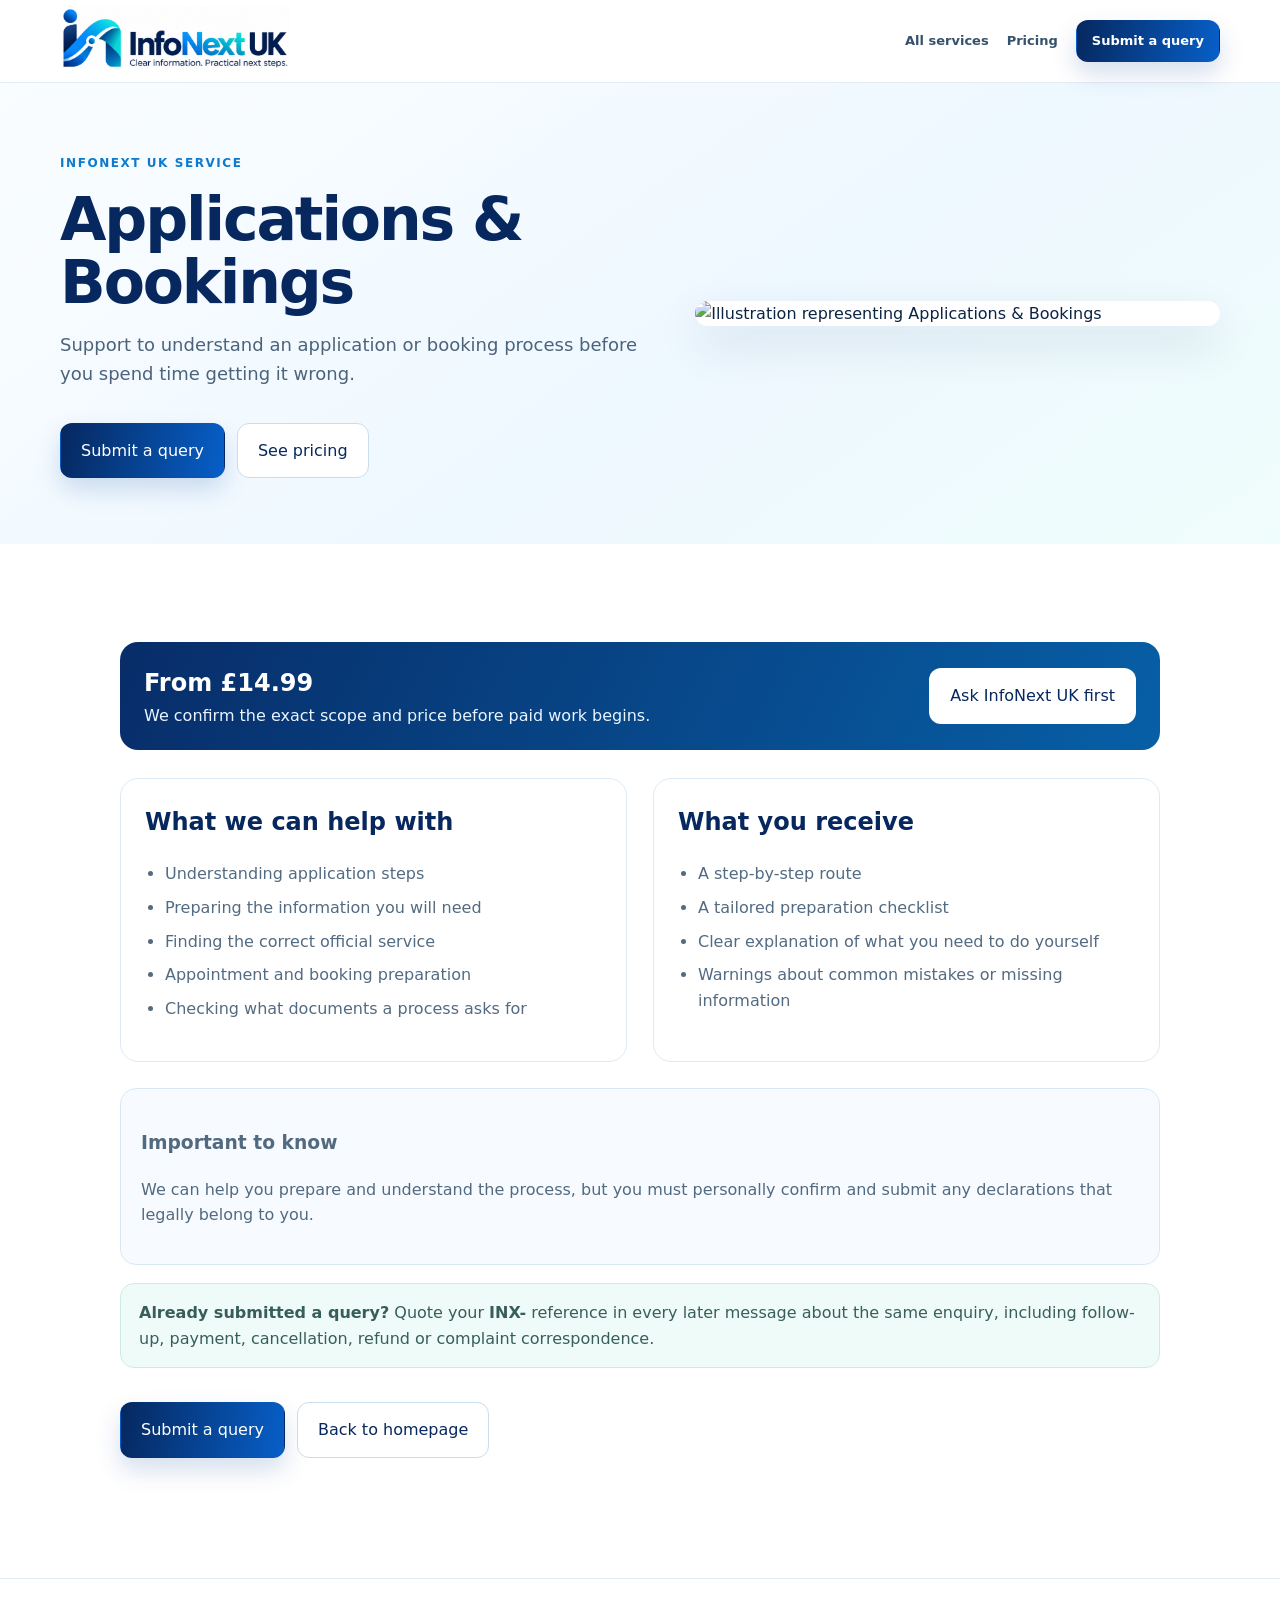
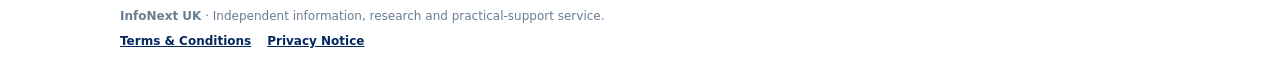
==== applications-bookings.html @ 938117ae "Add Applications & Bookings service page" ====
<!doctype html>
<html lang="en">
<head>
  <meta charset="utf-8" />
  <meta name="viewport" content="width=device-width, initial-scale=1" />
  <title>Applications & Bookings | InfoNext UK</title>
  <meta name="description" content="Support to understand an application or booking process before you spend time getting it wrong." />
  <link rel="icon" type="image/png" href="assets/favicon.png" />
  <link rel="stylesheet" href="styles.css" />
</head>
<body>
  <header class="service-page-header">
    <div class="container service-page-nav">
      <a href="index.html" aria-label="InfoNext UK home"><img src="assets/infonext-logo.png" alt="InfoNext UK" /></a>
      <nav class="service-page-nav-links" aria-label="Service page navigation">
        <a href="index.html#services">All services</a>
        <a href="index.html#pricing">Pricing</a>
        <a class="btn btn-primary" href="index.html#contact">Submit a query</a>
      </nav>
    </div>
  </header>

  <main>
    <section class="service-detail-hero">
      <div class="container service-detail-grid">
        <div>
          <span class="eyebrow">InfoNext UK service</span>
          <h1>Applications & Bookings</h1>
          <p>Support to understand an application or booking process before you spend time getting it wrong.</p>
          <div class="service-cta">
            <a class="btn btn-primary" href="index.html#contact">Submit a query</a>
            <a class="btn btn-secondary" href="index.html#pricing">See pricing</a>
          </div>
        </div>
        <div class="service-detail-picture">
          <img src="assets/service-applications-bookings.svg" alt="Illustration representing Applications & Bookings" />
        </div>
      </div>
    </section>

    <section class="service-detail-main">
      <div class="service-detail-wrap">
        <div class="service-price-box">
          <div><strong>From £14.99</strong><p>We confirm the exact scope and price before paid work begins.</p></div>
          <a class="btn btn-light" href="index.html#contact">Ask InfoNext UK first</a>
        </div>

        <div class="service-detail-two">
          <article class="service-info-box">
            <h2>What we can help with</h2>
            <ul><li>Understanding application steps</li><li>Preparing the information you will need</li><li>Finding the correct official service</li><li>Appointment and booking preparation</li><li>Checking what documents a process asks for</li></ul>
          </article>
          <article class="service-info-box">
            <h2>What you receive</h2>
            <ul><li>A step-by-step route</li><li>A tailored preparation checklist</li><li>Clear explanation of what you need to do yourself</li><li>Warnings about common mistakes or missing information</li></ul>
          </article>
        </div>

        <div class="service-boundary">
          <h3>Important to know</h3>
          <p>We can help you prepare and understand the process, but you must personally confirm and submit any declarations that legally belong to you.</p>
        </div>

        <div class="service-ref-note">
          <strong>Already submitted a query?</strong> Quote your <strong>INX-</strong> reference in every later message about the same enquiry, including follow-up, payment, cancellation, refund or complaint correspondence.
        </div>

        <div class="service-cta">
          <a class="btn btn-primary" href="index.html#contact">Submit a query</a>
          <a class="btn btn-secondary" href="index.html">Back to homepage</a>
        </div>
      </div>
    </section>
  </main>

  <footer class="service-page-footer">
    <div class="service-detail-wrap">
      <strong>InfoNext UK</strong> · Independent information, research and practical-support service.
      <div class="legal-links"><a href="terms.html">Terms & Conditions</a><a href="privacy.html">Privacy Notice</a></div>
    </div>
  </footer>
</body>
</html>
---- styles.css ----
:root{
  --navy:#06285f; --navy2:#0b3d82; --blue:#0c88ff; --cyan:#12d5ca;
  --ink:#0c2443; --muted:#607086; --bg:#f7fbff; --line:#dceaf6; --white:#fff;
  --shadow:0 18px 50px rgba(7,43,93,.10); --radius:22px;
}
*{box-sizing:border-box} html{scroll-behavior:smooth} body{margin:0;font-family:Inter,ui-sans-serif,system-ui,-apple-system,BlinkMacSystemFont,"Segoe UI",sans-serif;color:var(--ink);background:#fff;line-height:1.6} a{color:inherit;text-decoration:none}.container{width:min(1160px,92%);margin:auto}.site-header{position:sticky;top:0;z-index:50;background:rgba(255,255,255,.94);backdrop-filter:blur(14px);border-bottom:1px solid rgba(9,63,132,.08)}.nav-wrap{height:82px;display:flex;align-items:center;justify-content:space-between;gap:28px}.brand img{width:245px;display:block}.nav-links{display:flex;align-items:center;gap:26px;font-size:14px;font-weight:700;color:#26415f}.nav-links a:hover{color:var(--blue)}.nav-cta{background:var(--navy);color:#fff!important;padding:11px 17px;border-radius:999px}.menu-toggle{display:none;border:0;background:none;font-size:28px;color:var(--navy)}
.hero{position:relative;overflow:hidden;background:linear-gradient(145deg,#fafdff 0%,#eff8ff 55%,#eefdfb 100%);padding:92px 0 74px}.hero-grid{display:grid;grid-template-columns:1.18fr .82fr;gap:66px;align-items:center;position:relative}.eyebrow{display:inline-block;text-transform:uppercase;letter-spacing:.13em;font-size:12px;font-weight:800;color:#0d7acd;margin-bottom:15px}.hero h1{font-size:clamp(45px,6vw,76px);line-height:1.02;margin:0 0 24px;letter-spacing:-.045em;color:var(--navy)}.hero h1 span{background:linear-gradient(90deg,var(--blue),#0fb8e6,var(--cyan));-webkit-background-clip:text;background-clip:text;color:transparent}.hero-lead{font-size:20px;max-width:720px;color:#445b74;margin-bottom:30px}.hero-actions{display:flex;gap:13px;flex-wrap:wrap}.btn{display:inline-flex;align-items:center;justify-content:center;border-radius:12px;padding:14px 20px;font-weight:800;border:1px solid transparent;cursor:pointer;font:inherit}.btn-primary{background:linear-gradient(100deg,var(--navy),#075fc8);color:#fff;box-shadow:0 12px 24px rgba(6,67,151,.17)}.btn-secondary{background:#fff;border-color:#c9ddec;color:var(--navy)}.trust-row{display:flex;gap:35px;margin-top:38px}.trust-row div{display:flex;flex-direction:column}.trust-row strong{font-size:18px;color:var(--navy)}.trust-row span{font-size:13px;color:var(--muted)}.hero-card{background:rgba(255,255,255,.9);border:1px solid #dcecf8;border-radius:28px;box-shadow:var(--shadow);padding:26px}.hero-card-top{font-weight:900;font-size:20px;color:var(--navy);margin-bottom:18px}.quick-grid{display:grid;grid-template-columns:1fr 1fr;gap:10px}.quick-grid span{background:#f2f8fd;border:1px solid #e0edf7;border-radius:12px;padding:11px 12px;font-size:13px;font-weight:700}.hero-card-bottom{margin-top:18px;padding:18px;border-radius:16px;background:linear-gradient(120deg,#082e69,#0c75cf);color:#fff;font-size:14px}.hero-card-bottom strong{display:block;font-size:18px;margin-bottom:3px}.hero-orb{position:absolute;border-radius:50%;filter:blur(1px);opacity:.32}.orb-one{width:280px;height:280px;background:radial-gradient(circle,#12d5ca,transparent 70%);right:-80px;top:-50px}.orb-two{width:220px;height:220px;background:radial-gradient(circle,#0c88ff,transparent 70%);left:-60px;bottom:-80px}.intro-strip{background:var(--navy);color:#fff}.intro-strip-inner{padding:23px 0}.intro-strip p{margin:0;text-align:center;font-size:16px}
.section{padding:84px 0}.section-soft{background:var(--bg)}.section-heading{max-width:760px;margin-bottom:38px}.section-heading h2{font-size:clamp(32px,4vw,48px);line-height:1.12;letter-spacing:-.03em;margin:0 0 13px;color:var(--navy)}.section-heading p{margin:0;color:var(--muted);font-size:18px}.pricing-grid{display:grid;grid-template-columns:repeat(3,1fr);gap:20px}.price-card{padding:28px;border:1px solid var(--line);border-radius:var(--radius);background:#fff;box-shadow:0 10px 30px rgba(7,43,93,.05)}.price-card.featured{border:2px solid #35b6db;transform:translateY(-7px);box-shadow:0 20px 40px rgba(8,107,182,.12)}.price-label{text-transform:uppercase;letter-spacing:.1em;color:#118ab2;font-weight:900;font-size:11px}.price{font-size:42px;font-weight:900;color:var(--navy);line-height:1.2;margin:12px 0 2px}.price-card h3{margin:0 0 8px;font-size:21px;color:var(--navy)}.price-card p{color:var(--muted);margin:0}.video-card{margin-top:24px;padding:28px 32px;border-radius:var(--radius);background:linear-gradient(110deg,#082a63,#075da8 65%,#0bbfc0);color:#fff;display:flex;justify-content:space-between;align-items:center;gap:20px}.video-card h3{font-size:26px;margin:0 0 5px}.video-card p{margin:0;opacity:.88}.light{color:#9ceeff}.video-prices{display:flex;gap:10px;flex-wrap:wrap}.video-prices span{background:rgba(255,255,255,.12);border:1px solid rgba(255,255,255,.2);padding:12px 16px;border-radius:12px}.service-grid{display:grid;grid-template-columns:repeat(3,1fr);gap:18px}.service-card{background:#fff;border:1px solid #dceaf6;border-radius:18px;padding:23px;box-shadow:0 8px 26px rgba(7,43,93,.04)}.service-card h3{margin:10px 0 2px;color:var(--navy);font-size:19px}.service-card p{margin:8px 0 0;color:var(--muted);font-size:14px}.service-card .icon{width:38px;height:38px;border-radius:11px;display:flex;align-items:center;justify-content:center;background:linear-gradient(130deg,#e9f4ff,#eafdfb);color:#0871cd;font-weight:900}.from{font-size:13px;font-weight:900;color:#07949e}.service-wide{grid-column:span 3;background:linear-gradient(120deg,#fff,#f3fbff)}.steps{display:grid;grid-template-columns:repeat(4,1fr);gap:20px}.step{padding:23px;border-top:3px solid #0e99d9;background:#fff}.step span{display:flex;width:34px;height:34px;align-items:center;justify-content:center;border-radius:50%;background:var(--navy);color:#fff;font-weight:900}.step h3{margin:15px 0 6px;color:var(--navy)}.step p{margin:0;color:var(--muted);font-size:14px}.professional{background:linear-gradient(115deg,#041f4d,#073c7a 70%,#077f96);color:#fff}.pro-grid{display:grid;grid-template-columns:1fr 1fr;gap:70px;align-items:center}.professional h2{font-size:42px;line-height:1.12;margin:0 0 16px}.professional p{color:#dbe8f5;font-size:17px}.pro-points{display:grid;gap:12px}.pro-points div{background:rgba(255,255,255,.08);border:1px solid rgba(255,255,255,.14);border-radius:14px;padding:15px 17px;display:grid;grid-template-columns:90px 1fr;gap:10px}.pro-points b{color:#9eeef0}.pro-points span{color:#eff7ff}.contact-grid{display:grid;grid-template-columns:.85fr 1.15fr;gap:70px}.contact h2{font-size:44px;line-height:1.1;margin:0 0 14px;color:var(--navy)}.contact p{font-size:17px;color:var(--muted)}.contact-lines{display:grid;gap:10px;margin-top:28px}.contact-lines a{padding:13px 0;border-bottom:1px solid #e1edf5;display:flex;justify-content:space-between;gap:20px}.contact-lines b{color:var(--navy)}.contact-lines span{color:#52708c}.contact-form{background:#f7fbff;border:1px solid #deebf6;border-radius:22px;padding:26px;display:grid;gap:15px}.contact-form label{display:grid;gap:6px;font-weight:800;color:#27415c;font-size:13px}.contact-form input,.contact-form textarea{width:100%;border:1px solid #cadae8;background:#fff;border-radius:10px;padding:12px;font:inherit;color:#17324e}.contact-form input:focus,.contact-form textarea:focus{outline:2px solid #5ccdec;border-color:transparent}.contact-form small{color:#6c7f92}.footer-grid{padding:34px 0;display:grid;grid-template-columns:240px 1fr auto;align-items:center;gap:30px;border-top:1px solid #e3edf5}.footer-grid img{width:220px}.footer-grid p{margin:2px 0;color:#66798c;font-size:12px}.footer-right{display:grid;text-align:right;font-size:13px;color:#5f7488}.footer-right a{font-weight:800;color:var(--navy)}
@media(max-width:900px){.menu-toggle{display:block}.nav-links{display:none;position:absolute;top:82px;left:0;right:0;background:#fff;padding:22px 4%;border-bottom:1px solid #dceaf6;flex-direction:column;align-items:flex-start}.nav-links.open{display:flex}.hero-grid,.pro-grid,.contact-grid{grid-template-columns:1fr}.hero{padding-top:65px}.hero-card{max-width:640px}.pricing-grid,.service-grid{grid-template-columns:1fr 1fr}.service-wide{grid-column:span 2}.steps{grid-template-columns:1fr 1fr}.footer-grid{grid-template-columns:1fr;text-align:center}.footer-grid img{margin:auto}.footer-right{text-align:center}.video-card{align-items:flex-start;flex-direction:column}}
@media(max-width:620px){.brand img{width:205px}.nav-wrap{height:72px}.nav-links{top:72px}.hero{padding:52px 0}.hero-lead{font-size:17px}.trust-row{gap:18px;flex-wrap:wrap}.quick-grid{grid-template-columns:1fr}.section{padding:62px 0}.pricing-grid,.service-grid,.steps{grid-template-columns:1fr}.service-wide{grid-column:auto}.price-card.featured{transform:none}.contact-lines a{display:grid}.video-prices{width:100%}.video-prices span{flex:1}.professional h2,.contact h2{font-size:34px}.pro-points div{grid-template-columns:1fr}.footer-grid{padding-bottom:40px}}


/* 2026-09 pricing, about and contact refresh */
.hero-sub{font-size:15px;max-width:720px;color:#5c7085;margin:-12px 0 27px}
.launch-pill{display:inline-flex;gap:8px;align-items:center;flex-wrap:wrap;margin-top:20px;padding:9px 13px;border-radius:999px;background:#e9fbf8;border:1px solid #bfece6;color:#145e62;font-size:13px}
.launch-pill strong{color:var(--navy)}.launch-pill span{color:#60808a}
.about-grid{display:grid;grid-template-columns:1.05fr .95fr;gap:64px;align-items:start}.about-copy{margin-bottom:0}.about-copy p{margin:0 0 14px;color:var(--muted);font-size:17px}
.why-panel{background:linear-gradient(145deg,#f7fbff,#effcfb);border:1px solid #d9eaf4;border-radius:24px;padding:28px;box-shadow:0 14px 34px rgba(7,43,93,.06)}
.why-panel h3{font-size:26px;color:var(--navy);margin:0 0 18px}.why-item{display:grid;grid-template-columns:42px 1fr;gap:14px;padding:15px 0;border-top:1px solid #dceaf3}.why-item:first-of-type{border-top:0}.why-item>span{display:flex;align-items:center;justify-content:center;width:36px;height:36px;border-radius:10px;background:var(--navy);color:#fff;font-size:11px;font-weight:900}.why-item b{color:var(--navy)}.why-item p{margin:3px 0 0;color:var(--muted);font-size:13px}
.offer-banner{display:flex;align-items:center;justify-content:space-between;gap:20px;background:linear-gradient(100deg,#082d69,#075db4 70%,#09a8ad);color:#fff;border-radius:18px;padding:18px 22px;margin-bottom:26px}.offer-banner div{display:flex;align-items:center;gap:14px;flex-wrap:wrap}.offer-banner span{font-size:10px;font-weight:900;letter-spacing:.12em;background:rgba(255,255,255,.15);border:1px solid rgba(255,255,255,.22);padding:7px 9px;border-radius:999px}.offer-banner strong{font-size:21px}.offer-banner p{margin:0;opacity:.88;font-size:13px}
.upgrade-note{margin-top:18px;border:1px solid #d7e9f3;background:#f7fcff;border-radius:14px;padding:14px 17px;color:#4b657d;font-size:14px}.upgrade-note strong{color:var(--navy)}
.btn-light{background:#fff;color:var(--navy);white-space:nowrap}.immigration-card{border-color:#bfe2ef;background:linear-gradient(145deg,#fff,#f4fcff)}
.contact-card{background:linear-gradient(145deg,#f5fbff,#f1fdfb);border:1px solid #d8eaf3;border-radius:24px;padding:30px;box-shadow:0 14px 36px rgba(7,43,93,.06)}.contact-card h3{font-size:28px;color:var(--navy);margin:8px 0 10px}.contact-card p{font-size:15px}.contact-kicker{font-size:10px;font-weight:900;letter-spacing:.14em;color:#0b8da0}.btn-full{width:100%;margin-top:10px}.social-links{display:flex;gap:10px;flex-wrap:wrap;margin-top:18px}.social-links a{border:1px solid #cbdfea;background:#fff;padding:9px 12px;border-radius:10px;font-size:13px;font-weight:800;color:var(--navy)}
.whatsapp-float{position:fixed;right:20px;bottom:20px;z-index:60;background:#0b8f70;color:#fff;font-weight:900;padding:12px 17px;border-radius:999px;box-shadow:0 12px 28px rgba(0,0,0,.2);font-size:14px}.whatsapp-float:hover{transform:translateY(-2px)}
@media(max-width:900px){.about-grid{grid-template-columns:1fr}.offer-banner{align-items:flex-start;flex-direction:column}.video-card .btn-light{width:100%}}
@media(max-width:620px){.launch-pill{border-radius:14px}.offer-banner strong{font-size:18px}.whatsapp-float{right:14px;bottom:14px;padding:10px 14px}.about-grid{gap:32px}}


/* Overseas service, structured query form, social icons and legal pages */
.overseas-card{border-color:#d9d4ff;background:linear-gradient(145deg,#fff,#faf8ff)}
.contact-heading{max-width:850px}.query-layout{display:grid;grid-template-columns:1.3fr .7fr;gap:34px;align-items:start}.query-form{background:#f7fbff;border:1px solid #deebf6;border-radius:22px;padding:28px;display:grid;gap:16px}.form-grid{display:grid;grid-template-columns:1fr 1fr;gap:15px}.query-form label{display:grid;gap:6px;font-weight:800;color:#27415c;font-size:13px}.query-form input,.query-form textarea,.query-form select{width:100%;border:1px solid #cadae8;background:#fff;border-radius:10px;padding:12px;font:inherit;color:#17324e}.query-form input:focus,.query-form textarea:focus,.query-form select:focus{outline:2px solid #5ccdec;border-color:transparent}.query-form small{color:#6c7f92}.query-form a{color:#075fc8;text-decoration:underline}.consent-row{display:flex!important;grid-template-columns:none!important;align-items:flex-start;gap:10px!important;font-weight:600!important}.consent-row input{width:auto;margin-top:4px}.query-side{display:grid;gap:18px}.query-side-card{background:linear-gradient(145deg,#082d69,#075fa6);color:#fff;border-radius:22px;padding:26px}.query-side-card h3{font-size:24px;margin:0 0 16px}.query-side-card div{display:grid;grid-template-columns:32px 1fr;gap:10px;align-items:start;padding:11px 0;border-top:1px solid rgba(255,255,255,.13)}.query-side-card div:first-of-type{border-top:0}.query-side-card b{display:flex;width:28px;height:28px;border-radius:50%;align-items:center;justify-content:center;background:rgba(255,255,255,.14)}.query-side-card span{font-size:14px;color:#edf7ff}
.social-icon-row{display:flex;gap:10px;align-items:center}.social-icon{width:42px;height:42px;display:inline-flex;align-items:center;justify-content:center;border-radius:50%;background:#fff;border:1px solid #d3e2ed;color:var(--navy);transition:.2s ease}.social-icon:hover{transform:translateY(-2px);border-color:#7ccddd}.social-icon svg{width:21px;height:21px;fill:currentColor;stroke:currentColor;stroke-width:1.6}.social-icon svg rect,.social-icon svg circle{fill:none}
.whatsapp-float.icon-only{width:54px;height:54px;padding:0;display:flex;align-items:center;justify-content:center}.whatsapp-float svg{width:27px;height:27px;fill:#fff;stroke:#fff;stroke-width:1.3}
.footer-new{grid-template-columns:220px 1fr auto}.footer-copy p{max-width:720px}.footer-copy strong{color:var(--navy)}.legal-links{display:flex;gap:16px;flex-wrap:wrap;margin-top:8px}.legal-links a{font-size:12px;font-weight:800;color:var(--navy);text-decoration:underline}.footer-icons{justify-content:flex-end;margin-bottom:8px}.footer-icons .social-icon{width:36px;height:36px}.footer-icons .social-icon svg{width:18px;height:18px}
.legal-header{padding:36px 0 18px;background:linear-gradient(145deg,#fafdff,#eff8ff)}.legal-header .brand img{width:230px}.legal-main{padding:56px 0 80px}.legal-wrap{width:min(860px,92%);margin:auto}.legal-wrap h1{font-size:44px;line-height:1.08;color:var(--navy);margin:10px 0}.legal-wrap h2{font-size:24px;color:var(--navy);margin:34px 0 8px}.legal-wrap h3{font-size:18px;color:var(--navy);margin:24px 0 6px}.legal-wrap p,.legal-wrap li{color:#4f667e}.legal-wrap ul{padding-left:22px}.legal-meta{color:#72859a;font-size:13px}.legal-note{background:#f6fbff;border:1px solid #d6e8f4;border-radius:14px;padding:16px 18px;margin:22px 0}.legal-back{display:inline-block;margin-top:14px;font-weight:800;color:#075fc8}.legal-footer{border-top:1px solid #e3edf5;padding:22px 0;color:#6d7f92;font-size:12px}
@media(max-width:900px){.query-layout{grid-template-columns:1fr}.footer-new{grid-template-columns:1fr}.footer-icons{justify-content:center}}
@media(max-width:620px){.form-grid{grid-template-columns:1fr}.query-form{padding:20px}.social-icon{width:40px;height:40px}.legal-wrap h1{font-size:36px}}


/* Payment transparency and branded social icons */
.payment-section{background:#fff}.payment-grid{display:grid;grid-template-columns:repeat(4,1fr);gap:18px}.payment-card{border:1px solid #dceaf6;border-radius:18px;padding:22px;background:linear-gradient(145deg,#fff,#f8fcff);box-shadow:0 8px 24px rgba(7,43,93,.04)}.payment-card>span{display:flex;width:34px;height:34px;align-items:center;justify-content:center;border-radius:50%;background:var(--navy);color:#fff;font-weight:900}.payment-card h3{margin:13px 0 6px;color:var(--navy);font-size:18px}.payment-card p{margin:0;color:var(--muted);font-size:14px}.payment-promise{margin-top:22px;padding:20px 22px;border-radius:16px;background:#f0fbf9;border:1px solid #cfece6}.payment-promise strong{display:block;color:var(--navy);font-size:18px;margin-bottom:4px}.payment-promise p{margin:0;color:#4e6b74}
.social-icon.whatsapp-icon,.whatsapp-float.whatsapp-icon{background:#25D366;border-color:#25D366;color:#fff}.social-icon.facebook-icon{background:#1877F2;border-color:#1877F2;color:#fff}.social-icon.instagram-icon{background:linear-gradient(135deg,#833AB4,#E1306C 52%,#FCAF45);border-color:transparent;color:#fff}.social-icon.whatsapp-icon:hover,.social-icon.facebook-icon:hover,.social-icon.instagram-icon:hover{filter:brightness(.96);border-color:transparent}.whatsapp-float.whatsapp-icon{box-shadow:0 12px 28px rgba(37,211,102,.28)}
@media(max-width:900px){.payment-grid{grid-template-columns:1fr 1fr}}
@media(max-width:620px){.payment-grid{grid-template-columns:1fr}}


/* Final enquiry submission states */
.query-status{display:none;border-radius:12px;padding:13px 15px;font-size:14px;font-weight:700}
.query-status.show{display:block}
.query-status.success{background:#eafaf3;border:1px solid #bce8d2;color:#176743}
.query-status.error{background:#fff2f2;border:1px solid #efc8c8;color:#9d2d2d}
.query-status.loading{background:#eef7ff;border:1px solid #c9e0f3;color:#1d5d8f}
.query-form button[disabled]{opacity:.65;cursor:wait}
.social-icon-row:not(.footer-icons){margin-top:2px}


/* Service detail links and pages */
.service-card{display:flex;flex-direction:column}
.service-card .service-link{margin-top:auto;padding-top:16px;font-size:13px;font-weight:900;color:#075fc8;display:inline-flex;align-items:center;gap:6px}
.service-card .service-link:hover{color:#08498d}.service-card .service-link span{transition:transform .2s ease}.service-card .service-link:hover span{transform:translateX(3px)}
.service-page-header{background:#fff;border-bottom:1px solid #e3edf5}.service-page-nav{min-height:82px;display:flex;align-items:center;justify-content:space-between;gap:22px}.service-page-nav img{width:230px}.service-page-nav-links{display:flex;gap:18px;align-items:center;font-size:13px;font-weight:800;color:#36516b}.service-page-nav-links .btn{padding:10px 15px}
.service-detail-hero{padding:66px 0;background:linear-gradient(145deg,#fafdff,#eef8ff 58%,#effdfb)}.service-detail-grid{display:grid;grid-template-columns:1fr .9fr;gap:52px;align-items:center}.service-detail-hero h1{font-size:clamp(38px,5vw,60px);line-height:1.04;letter-spacing:-.035em;color:var(--navy);margin:0 0 18px}.service-detail-hero p{font-size:18px;color:#4c637a;max-width:700px}.service-detail-picture{width:100%;border-radius:26px;overflow:hidden;box-shadow:0 18px 46px rgba(7,43,93,.12);background:#fff}.service-detail-picture img{display:block;width:100%;height:auto}
.service-detail-main{padding:70px 0}.service-detail-wrap{width:min(1040px,92%);margin:auto}.service-detail-two{display:grid;grid-template-columns:1fr 1fr;gap:26px;margin-top:28px}.service-info-box{border:1px solid #dceaf6;border-radius:18px;padding:24px;background:#fff}.service-info-box h2,.service-info-box h3{color:var(--navy);margin-top:0}.service-info-box ul{padding-left:20px;color:#536b82}.service-info-box li{margin:8px 0}.service-price-box{margin:28px 0;padding:22px 24px;border-radius:18px;background:linear-gradient(115deg,#082d69,#075fa6);color:#fff;display:flex;align-items:center;justify-content:space-between;gap:20px}.service-price-box strong{font-size:24px}.service-price-box p{margin:0;color:#eaf5ff}.service-boundary{margin-top:26px;background:#f7fbff;border:1px solid #d8e9f4;border-radius:16px;padding:20px;color:#526a80}.service-ref-note{margin-top:18px;background:#effbf8;border:1px solid #cfece4;border-radius:14px;padding:16px 18px;color:#385e5b}.service-cta{margin-top:34px;display:flex;gap:12px;flex-wrap:wrap}.service-page-footer{margin-top:50px;border-top:1px solid #e3edf5;padding:28px 0;color:#6a7d90;font-size:12px}.service-page-footer .legal-links{margin-top:6px}
@media(max-width:900px){.service-detail-grid,.service-detail-two{grid-template-columns:1fr}.service-page-nav-links a:not(.btn){display:none}}
@media(max-width:620px){.service-detail-hero{padding:46px 0}.service-price-box{align-items:flex-start;flex-direction:column}.service-page-nav img{width:195px}}
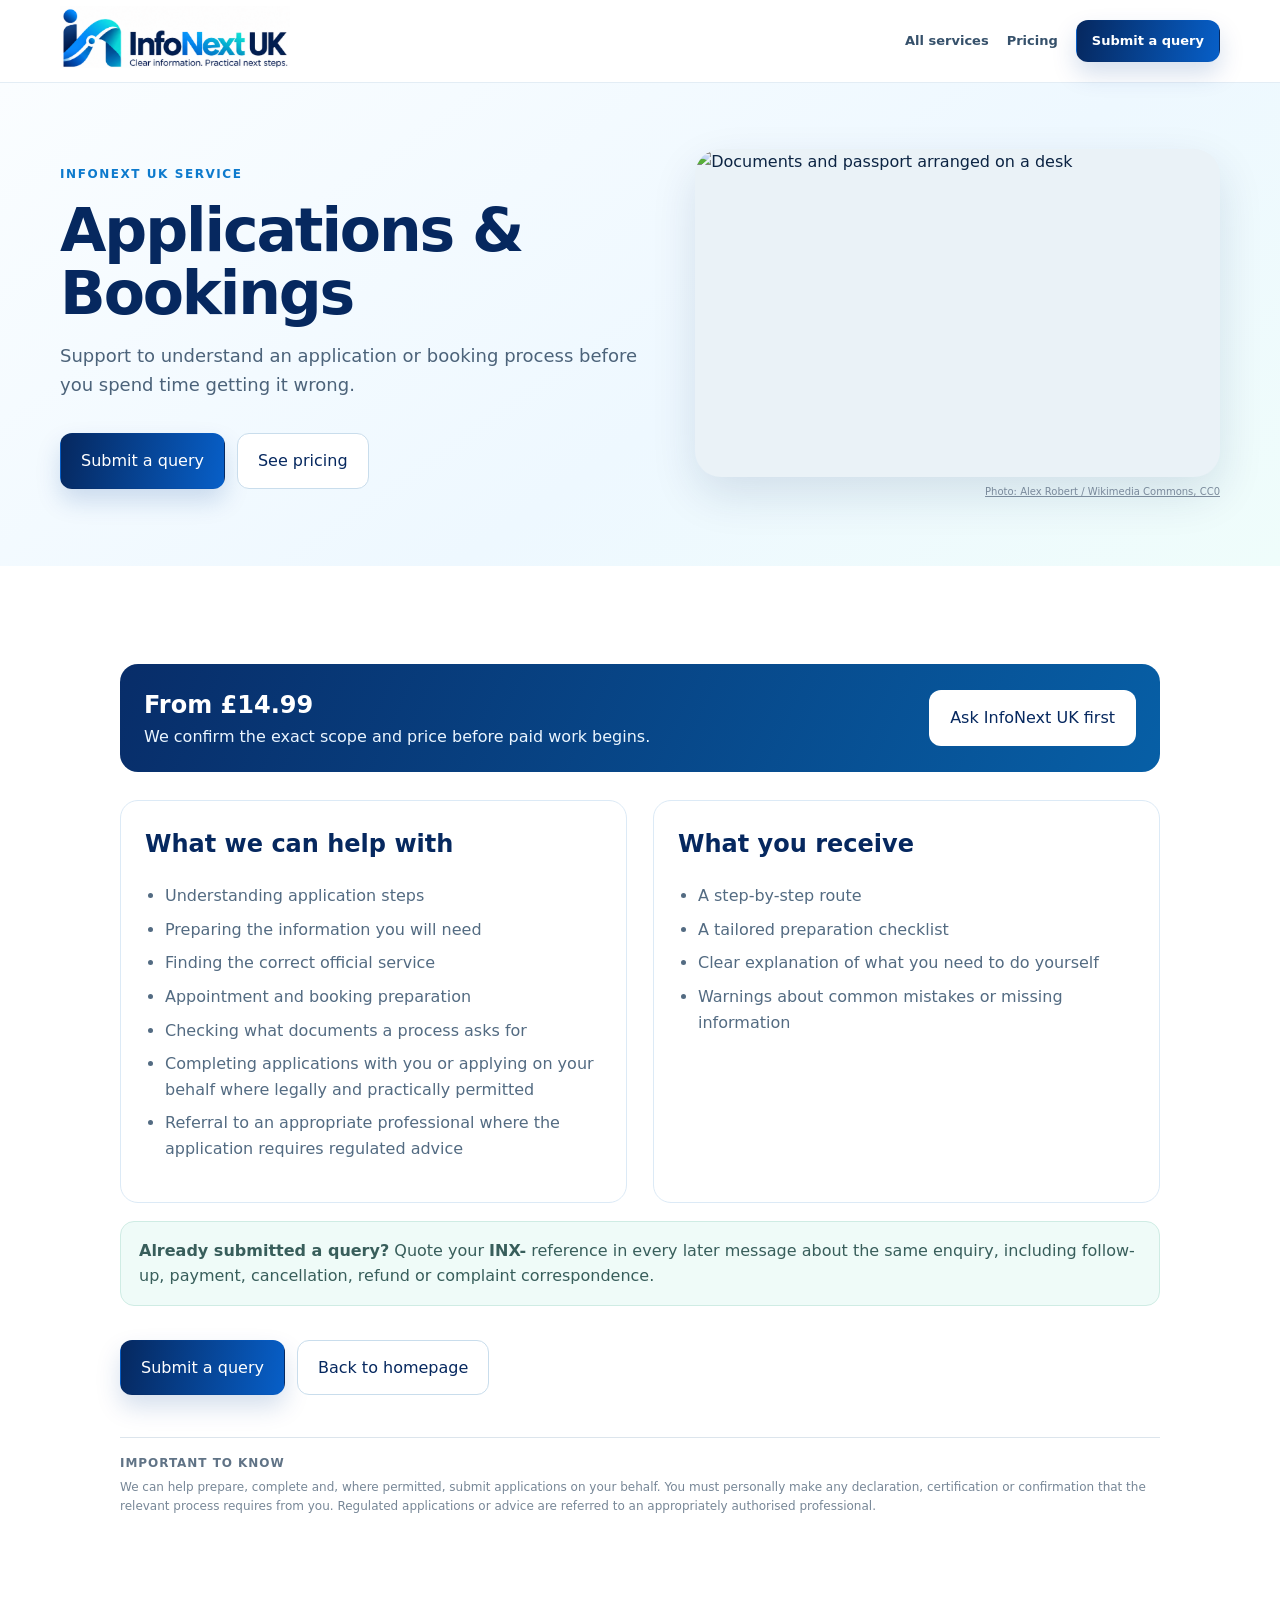
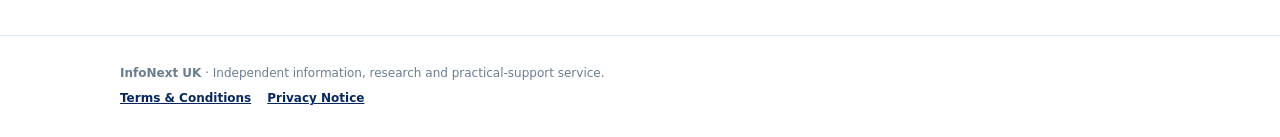
==== commit c1daaedc: "Use service photo and refine applications-bookings" ====
--- a/applications-bookings.html
+++ b/applications-bookings.html
@@ -32,8 +32,11 @@
             <a class="btn btn-secondary" href="index.html#pricing">See pricing</a>
           </div>
         </div>
-        <div class="service-detail-picture">
-          <img src="assets/service-applications-bookings.svg" alt="Illustration representing Applications & Bookings" />
+        <div class="service-photo-wrap">
+          <div class="service-detail-picture">
+            <img src="https://commons.wikimedia.org/wiki/Special:Redirect/file/Passport_documents_desk_(Unsplash).jpg" alt="Documents and passport arranged on a desk" loading="lazy" />
+          </div>
+          <div class="photo-credit"><a href="https://commons.wikimedia.org/wiki/File:Passport_documents_desk_(Unsplash).jpg" target="_blank" rel="noopener">Photo: Alex Robert / Wikimedia Commons, CC0</a></div>
         </div>
       </div>
     </section>
@@ -48,17 +51,12 @@
         <div class="service-detail-two">
           <article class="service-info-box">
             <h2>What we can help with</h2>
-            <ul><li>Understanding application steps</li><li>Preparing the information you will need</li><li>Finding the correct official service</li><li>Appointment and booking preparation</li><li>Checking what documents a process asks for</li></ul>
+            <ul><li>Understanding application steps</li><li>Preparing the information you will need</li><li>Finding the correct official service</li><li>Appointment and booking preparation</li><li>Checking what documents a process asks for</li><li>Completing applications with you or applying on your behalf where legally and practically permitted</li><li>Referral to an appropriate professional where the application requires regulated advice</li></ul>
           </article>
           <article class="service-info-box">
             <h2>What you receive</h2>
             <ul><li>A step-by-step route</li><li>A tailored preparation checklist</li><li>Clear explanation of what you need to do yourself</li><li>Warnings about common mistakes or missing information</li></ul>
           </article>
-        </div>
-
-        <div class="service-boundary">
-          <h3>Important to know</h3>
-          <p>We can help you prepare and understand the process, but you must personally confirm and submit any declarations that legally belong to you.</p>
         </div>
 
         <div class="service-ref-note">
@@ -68,6 +66,11 @@
         <div class="service-cta">
           <a class="btn btn-primary" href="index.html#contact">Submit a query</a>
           <a class="btn btn-secondary" href="index.html">Back to homepage</a>
+        </div>
+
+        <div class="service-boundary">
+          <h3>Important to know</h3>
+          <p>We can help prepare, complete and, where permitted, submit applications on your behalf. You must personally make any declaration, certification or confirmation that the relevant process requires from you. Regulated applications or advice are referred to an appropriately authorised professional.</p>
         </div>
       </div>
     </section>
--- a/styles.css
+++ b/styles.css
@@ -63,3 +63,34 @@
 .service-detail-main{padding:70px 0}.service-detail-wrap{width:min(1040px,92%);margin:auto}.service-detail-two{display:grid;grid-template-columns:1fr 1fr;gap:26px;margin-top:28px}.service-info-box{border:1px solid #dceaf6;border-radius:18px;padding:24px;background:#fff}.service-info-box h2,.service-info-box h3{color:var(--navy);margin-top:0}.service-info-box ul{padding-left:20px;color:#536b82}.service-info-box li{margin:8px 0}.service-price-box{margin:28px 0;padding:22px 24px;border-radius:18px;background:linear-gradient(115deg,#082d69,#075fa6);color:#fff;display:flex;align-items:center;justify-content:space-between;gap:20px}.service-price-box strong{font-size:24px}.service-price-box p{margin:0;color:#eaf5ff}.service-boundary{margin-top:26px;background:#f7fbff;border:1px solid #d8e9f4;border-radius:16px;padding:20px;color:#526a80}.service-ref-note{margin-top:18px;background:#effbf8;border:1px solid #cfece4;border-radius:14px;padding:16px 18px;color:#385e5b}.service-cta{margin-top:34px;display:flex;gap:12px;flex-wrap:wrap}.service-page-footer{margin-top:50px;border-top:1px solid #e3edf5;padding:28px 0;color:#6a7d90;font-size:12px}.service-page-footer .legal-links{margin-top:6px}
 @media(max-width:900px){.service-detail-grid,.service-detail-two{grid-template-columns:1fr}.service-page-nav-links a:not(.btn){display:none}}
 @media(max-width:620px){.service-detail-hero{padding:46px 0}.service-price-box{align-items:flex-start;flex-direction:column}.service-page-nav img{width:195px}}
+
+
+/* Navigation dropdowns */
+.nav-dropdown{position:relative;display:flex;align-items:center}
+.nav-drop-trigger{display:flex!important;align-items:center;gap:5px}
+.nav-drop-trigger span{font-size:12px;transition:transform .18s ease}
+.nav-dropdown:hover .nav-drop-trigger span,.nav-dropdown:focus-within .nav-drop-trigger span{transform:rotate(180deg)}
+.nav-dropdown-menu{position:absolute;top:calc(100% + 12px);left:0;min-width:285px;background:#fff;border:1px solid #dce8f2;border-radius:16px;padding:10px;box-shadow:0 18px 44px rgba(7,43,93,.14);opacity:0;visibility:hidden;transform:translateY(7px);transition:.18s ease;z-index:100}
+.nav-dropdown:hover .nav-dropdown-menu,.nav-dropdown:focus-within .nav-dropdown-menu{opacity:1;visibility:visible;transform:translateY(0)}
+.nav-dropdown-menu::before{content:"";position:absolute;left:0;right:0;top:-14px;height:14px}
+.nav-dropdown-menu a{display:flex!important;padding:9px 11px!important;border-radius:9px!important;color:#294761!important;white-space:normal;line-height:1.25}
+.nav-dropdown-menu a:hover{background:#f0f8fc!important;color:var(--navy)!important}
+.services-menu{display:grid;grid-template-columns:1fr 1fr;min-width:570px}
+.pricing-menu{min-width:275px}
+.pricing-menu a{justify-content:space-between;gap:16px}.pricing-menu a span{color:#087e8b;font-weight:900}
+
+/* Service photos and understated disclosures */
+.service-detail-picture{position:relative;background:#eaf2f7;aspect-ratio:16/10}
+.service-detail-picture img{width:100%;height:100%;object-fit:cover}
+.photo-credit{font-size:10px;color:#8291a0;margin-top:7px;text-align:right}
+.photo-credit a{color:inherit;text-decoration:underline}
+.service-boundary{margin:42px 0 0;padding:16px 0 0;border:0;border-top:1px solid #dce5ec;border-radius:0;background:transparent;color:#778797;font-size:12px;line-height:1.55}
+.service-boundary h3{font-size:12px!important;text-transform:uppercase;letter-spacing:.08em;color:#607386!important;margin:0 0 5px!important}
+.service-boundary p{margin:0}
+@media(max-width:900px){
+  .nav-dropdown{display:block;width:100%}
+  .nav-dropdown-menu{position:static;display:none;opacity:1;visibility:visible;transform:none;box-shadow:none;border:0;border-left:2px solid #d7e7f1;border-radius:0;margin:4px 0 7px 8px;padding:3px 0 3px 8px;min-width:0!important}
+  .nav-dropdown:focus-within .nav-dropdown-menu{display:grid}
+  .services-menu{grid-template-columns:1fr}
+  .nav-dropdown-menu a{font-size:12px!important;padding:7px 8px!important}
+}
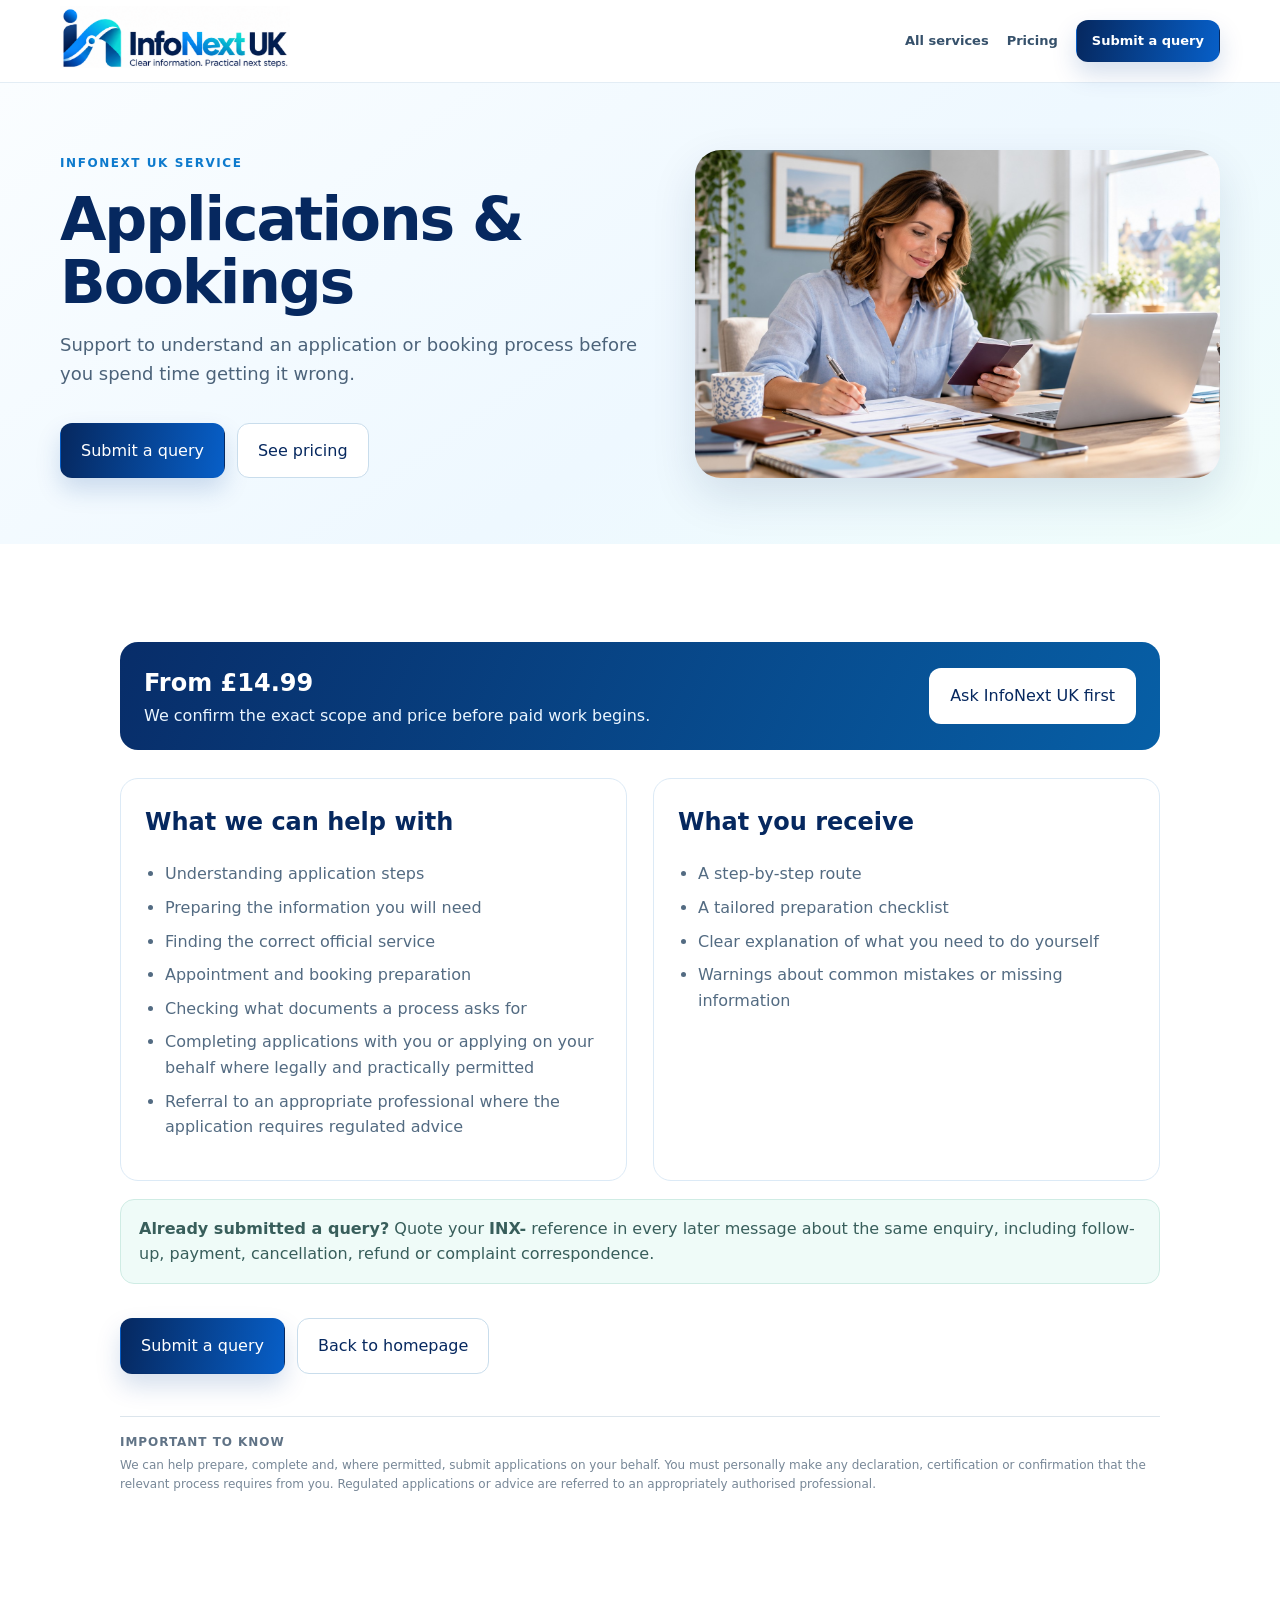
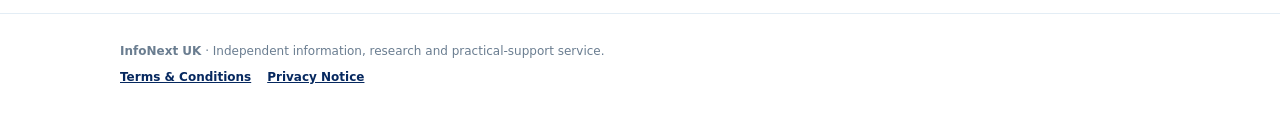
==== commit a27d376d: "Update applications-bookings.html" ====
--- a/applications-bookings.html
+++ b/applications-bookings.html
@@ -32,13 +32,9 @@
             <a class="btn btn-secondary" href="index.html#pricing">See pricing</a>
           </div>
         </div>
-        <div class="service-photo-wrap">
-          <div class="service-detail-picture">
-            <img src="https://commons.wikimedia.org/wiki/Special:Redirect/file/Passport_documents_desk_(Unsplash).jpg" alt="Documents and passport arranged on a desk" loading="lazy" />
-          </div>
-          <div class="photo-credit"><a href="https://commons.wikimedia.org/wiki/File:Passport_documents_desk_(Unsplash).jpg" target="_blank" rel="noopener">Photo: Alex Robert / Wikimedia Commons, CC0</a></div>
-        </div>
-      </div>
+        <div class="service-detail-picture">
+  <img src="assets/service-applications.jpg" alt="Applications and Bookings service" />
+</div>
     </section>
 
     <section class="service-detail-main">
@@ -83,4 +79,4 @@
     </div>
   </footer>
 </body>
-</html>+</html>
--- a/styles.css
+++ b/styles.css
@@ -94,3 +94,10 @@
   .services-menu{grid-template-columns:1fr}
   .nav-dropdown-menu a{font-size:12px!important;padding:7px 8px!important}
 }
+
+
+/* Homepage service photography */
+.service-card-image{width:calc(100% + 48px);height:150px;object-fit:cover;margin:-24px -24px 18px;border-radius:18px 18px 0 0;background:#edf4f8}
+.service-photo-note{margin:18px 0 0;color:#8190a0;font-size:10px;text-align:right}
+.service-photo-wrap{min-width:0}
+@media(max-width:620px){.service-card-image{height:170px}}
